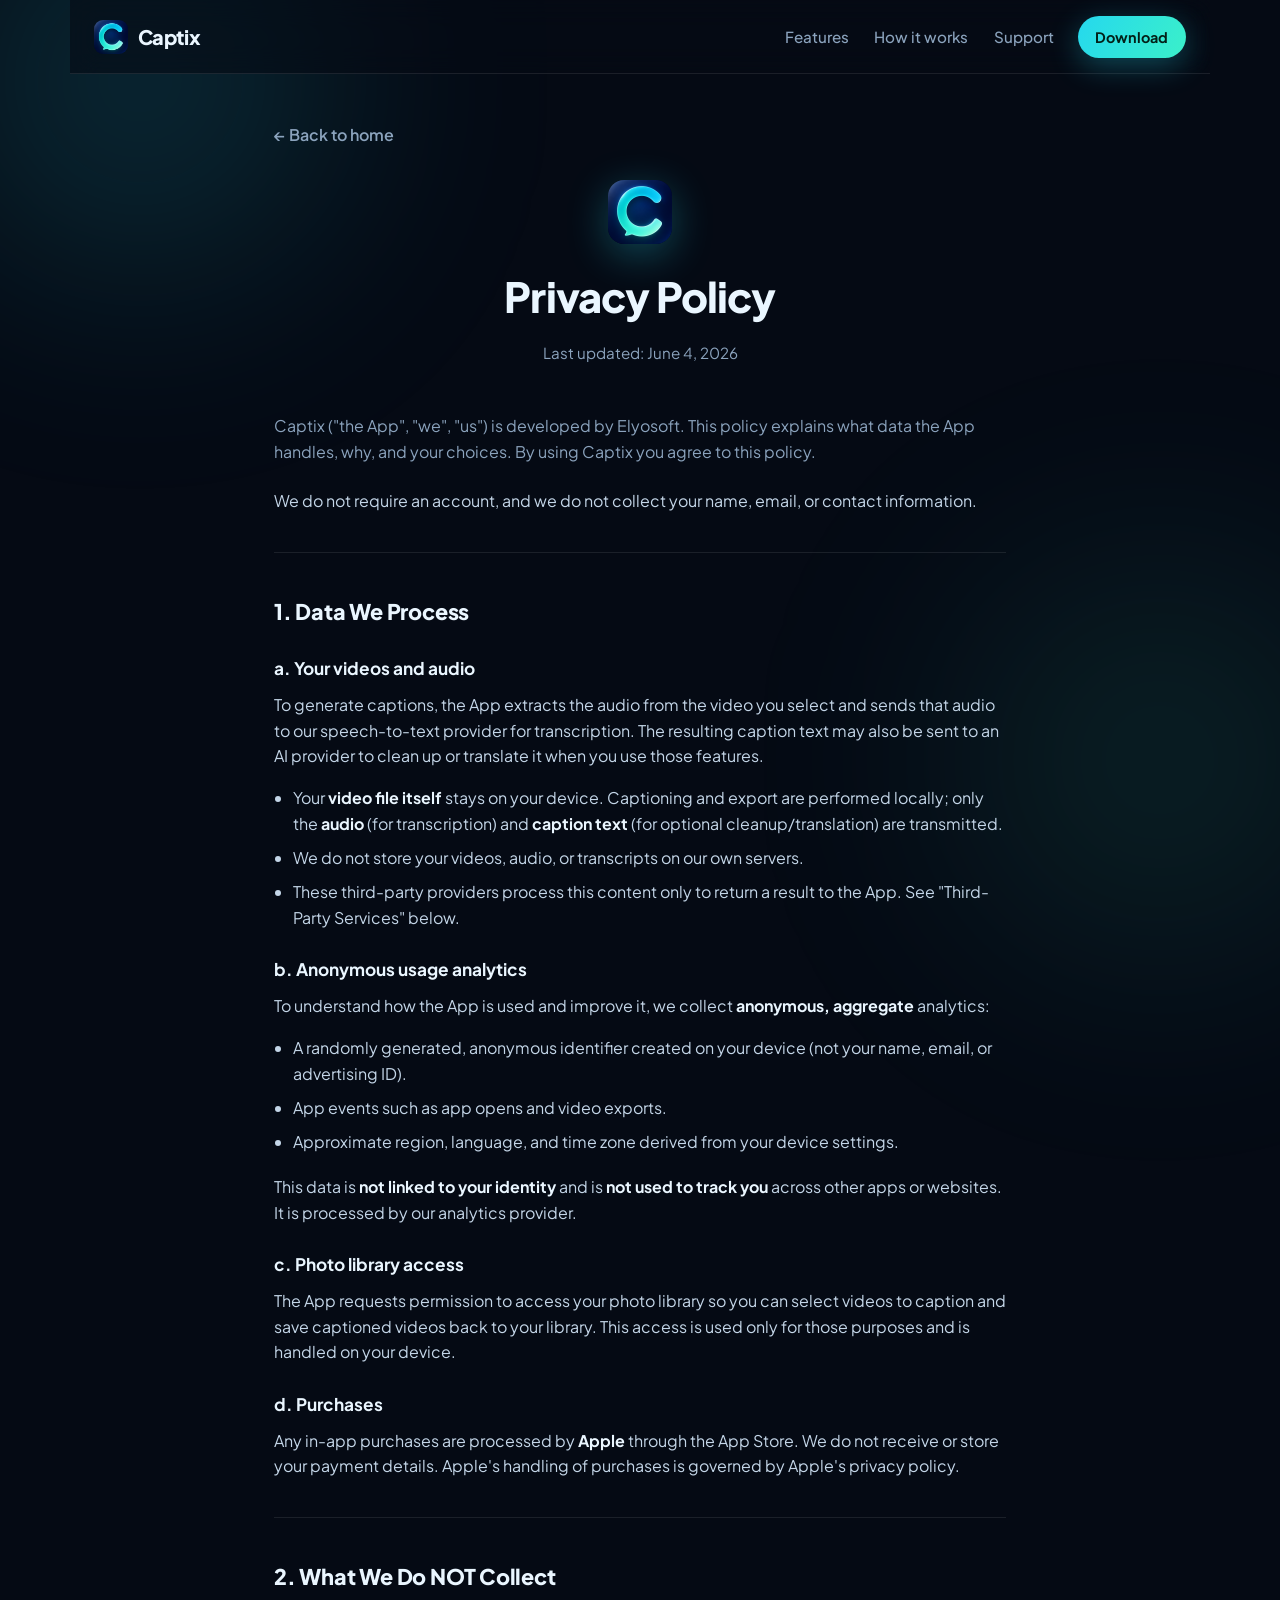
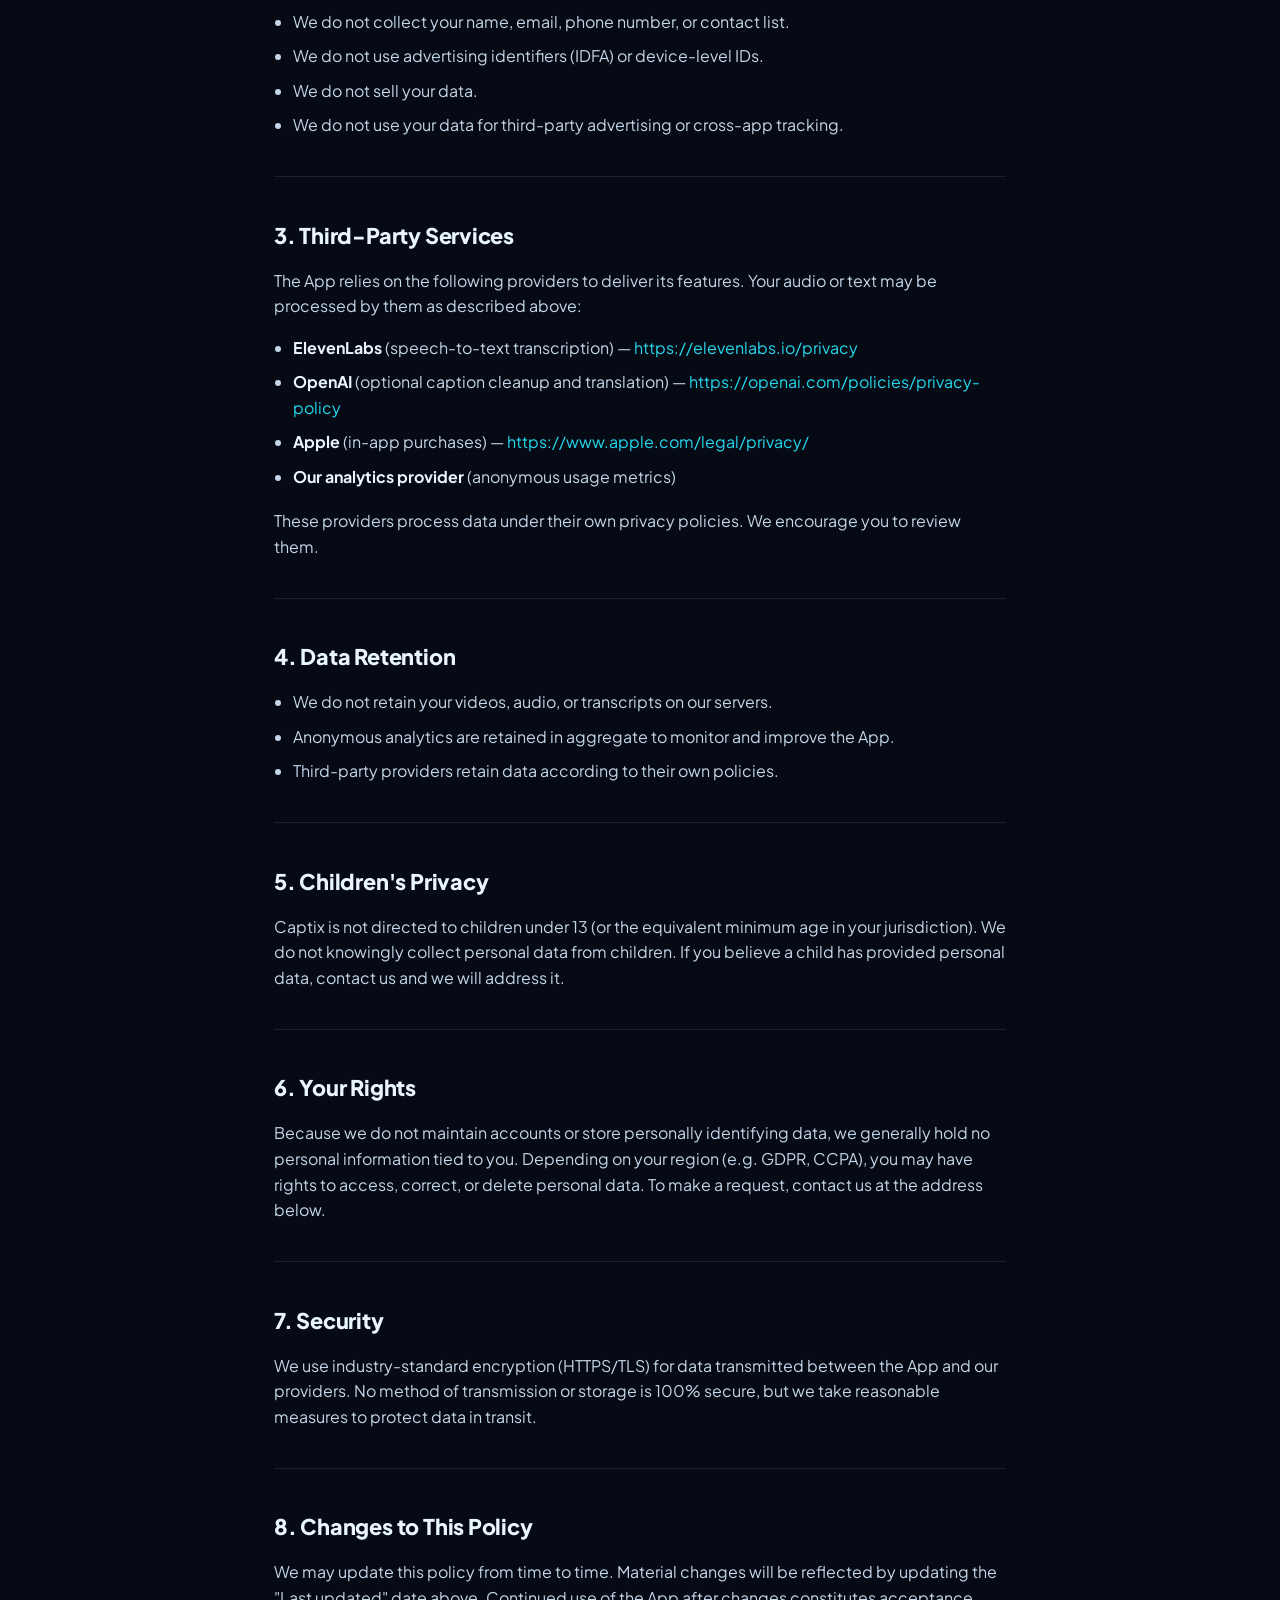
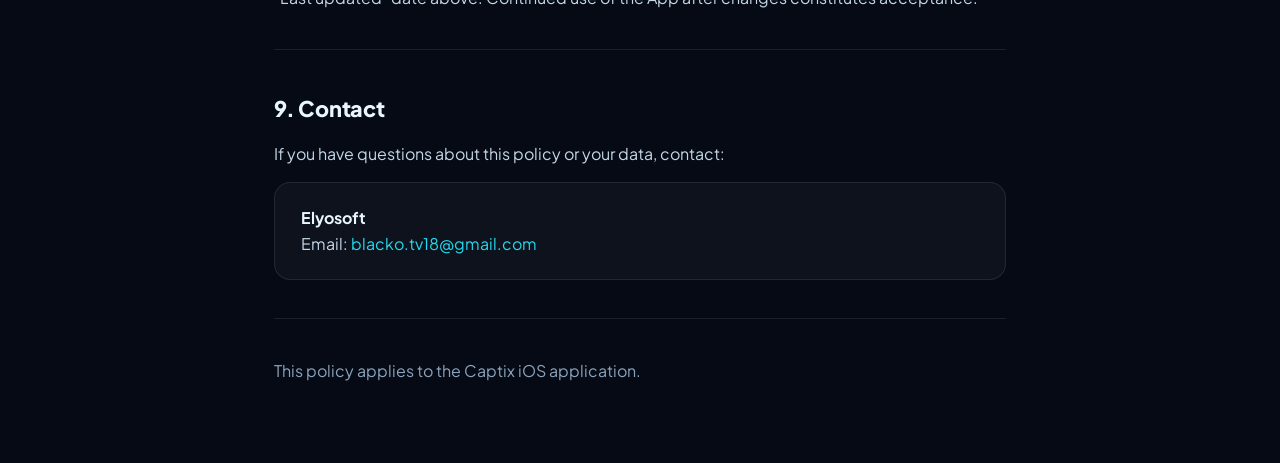
==== privacy/index.html @ a5868117 "Add privacy policy page - Add /privacy page (Captix privacy policy, Elyosoft) - Link Privacy from la" ====
<!DOCTYPE html>
<html lang="en">
<head>
  <meta charset="UTF-8" />
  <meta name="viewport" content="width=device-width, initial-scale=1.0" />
  <title>Captix — Privacy Policy</title>
  <meta name="description" content="Privacy Policy for Captix — what data the app handles, why, and your choices." />
  <link rel="icon" type="image/png" href="../assets/logo.png" />
  <link rel="preconnect" href="https://fonts.googleapis.com" />
  <link rel="preconnect" href="https://fonts.gstatic.com" crossorigin />
  <link href="https://fonts.googleapis.com/css2?family=Plus+Jakarta+Sans:wght@400;500;600;700;800&display=swap" rel="stylesheet" />
  <link rel="stylesheet" href="../style.css" />
  <style>
    .doc { position: relative; z-index: 1; max-width: 780px; margin: 0 auto; padding: 3rem 1.5rem 5rem; }
    .doc-head { text-align: center; margin-bottom: 3rem; }
    .doc-head img { width: 64px; height: 64px; border-radius: 16px; margin: 0 auto 1.2rem; box-shadow: 0 10px 40px rgba(37,216,238,.3); }
    .doc-head h1 { font-size: clamp(1.9rem, 4.5vw, 2.6rem); letter-spacing: -.02em; font-weight: 800; }
    .doc-head .updated { color: var(--muted); margin-top: .7rem; font-size: .95rem; }
    .back-link { display: inline-flex; align-items: center; gap: .4rem; color: var(--muted); font-weight: 600; margin-bottom: 2rem; transition: color .15s; }
    .back-link:hover { color: var(--ink); }
    .doc-body { color: #c4d6e8; font-size: 1rem; }
    .doc-body .intro { color: var(--muted); margin-bottom: 1.5rem; }
    .doc-body h2 {
      font-size: 1.35rem; font-weight: 800; color: var(--ink);
      margin: 2.6rem 0 .9rem; letter-spacing: -.01em;
    }
    .doc-body h3 { font-size: 1.08rem; font-weight: 700; color: var(--ink); margin: 1.6rem 0 .6rem; }
    .doc-body p { margin-bottom: 1rem; }
    .doc-body ul { margin: 0 0 1.2rem 1.2rem; }
    .doc-body li { margin-bottom: .55rem; }
    .doc-body a { color: var(--cyan); word-break: break-word; }
    .doc-body strong { color: var(--ink); }
    .doc-body hr { border: none; border-top: 1px solid var(--line); margin: 2.4rem 0; }
    .contact-block {
      background: var(--surface); border: 1px solid var(--line); border-radius: 16px;
      padding: 1.4rem 1.6rem; margin-top: 1rem;
    }
  </style>
</head>
<body>
  <div class="glow glow-1" aria-hidden="true"></div>
  <div class="glow glow-2" aria-hidden="true"></div>

  <header class="nav">
    <a class="brand" href="../index.html">
      <img src="../assets/logo.png" alt="Captix logo" class="brand-logo" />
      <span class="brand-name">Captix</span>
    </a>
    <nav class="nav-links">
      <a href="../index.html#features">Features</a>
      <a href="../index.html#how">How it works</a>
      <a href="../support/">Support</a>
    </nav>
    <a href="../index.html#download" class="btn btn-primary btn-sm">Download</a>
  </header>

  <main class="doc">
    <a href="../index.html" class="back-link">← Back to home</a>

    <div class="doc-head">
      <img src="../assets/logo.png" alt="Captix logo" />
      <h1>Privacy Policy</h1>
      <p class="updated">Last updated: June 4, 2026</p>
    </div>

    <div class="doc-body">
      <p class="intro">Captix ("the App", "we", "us") is developed by Elyosoft. This policy explains what data the App handles, why, and your choices. By using Captix you agree to this policy.</p>
      <p>We do not require an account, and we do not collect your name, email, or contact information.</p>

      <hr />

      <h2>1. Data We Process</h2>

      <h3>a. Your videos and audio</h3>
      <p>To generate captions, the App extracts the audio from the video you select and sends that audio to our speech-to-text provider for transcription. The resulting caption text may also be sent to an AI provider to clean up or translate it when you use those features.</p>
      <ul>
        <li>Your <strong>video file itself</strong> stays on your device. Captioning and export are performed locally; only the <strong>audio</strong> (for transcription) and <strong>caption text</strong> (for optional cleanup/translation) are transmitted.</li>
        <li>We do not store your videos, audio, or transcripts on our own servers.</li>
        <li>These third-party providers process this content only to return a result to the App. See "Third-Party Services" below.</li>
      </ul>

      <h3>b. Anonymous usage analytics</h3>
      <p>To understand how the App is used and improve it, we collect <strong>anonymous, aggregate</strong> analytics:</p>
      <ul>
        <li>A randomly generated, anonymous identifier created on your device (not your name, email, or advertising ID).</li>
        <li>App events such as app opens and video exports.</li>
        <li>Approximate region, language, and time zone derived from your device settings.</li>
      </ul>
      <p>This data is <strong>not linked to your identity</strong> and is <strong>not used to track you</strong> across other apps or websites. It is processed by our analytics provider.</p>

      <h3>c. Photo library access</h3>
      <p>The App requests permission to access your photo library so you can select videos to caption and save captioned videos back to your library. This access is used only for those purposes and is handled on your device.</p>

      <h3>d. Purchases</h3>
      <p>Any in-app purchases are processed by <strong>Apple</strong> through the App Store. We do not receive or store your payment details. Apple's handling of purchases is governed by Apple's privacy policy.</p>

      <hr />

      <h2>2. What We Do NOT Collect</h2>
      <ul>
        <li>We do not collect your name, email, phone number, or contact list.</li>
        <li>We do not use advertising identifiers (IDFA) or device-level IDs.</li>
        <li>We do not sell your data.</li>
        <li>We do not use your data for third-party advertising or cross-app tracking.</li>
      </ul>

      <hr />

      <h2>3. Third-Party Services</h2>
      <p>The App relies on the following providers to deliver its features. Your audio or text may be processed by them as described above:</p>
      <ul>
        <li><strong>ElevenLabs</strong> (speech-to-text transcription) — <a href="https://elevenlabs.io/privacy" target="_blank" rel="noopener">https://elevenlabs.io/privacy</a></li>
        <li><strong>OpenAI</strong> (optional caption cleanup and translation) — <a href="https://openai.com/policies/privacy-policy" target="_blank" rel="noopener">https://openai.com/policies/privacy-policy</a></li>
        <li><strong>Apple</strong> (in-app purchases) — <a href="https://www.apple.com/legal/privacy/" target="_blank" rel="noopener">https://www.apple.com/legal/privacy/</a></li>
        <li><strong>Our analytics provider</strong> (anonymous usage metrics)</li>
      </ul>
      <p>These providers process data under their own privacy policies. We encourage you to review them.</p>

      <hr />

      <h2>4. Data Retention</h2>
      <ul>
        <li>We do not retain your videos, audio, or transcripts on our servers.</li>
        <li>Anonymous analytics are retained in aggregate to monitor and improve the App.</li>
        <li>Third-party providers retain data according to their own policies.</li>
      </ul>

      <hr />

      <h2>5. Children's Privacy</h2>
      <p>Captix is not directed to children under 13 (or the equivalent minimum age in your jurisdiction). We do not knowingly collect personal data from children. If you believe a child has provided personal data, contact us and we will address it.</p>

      <hr />

      <h2>6. Your Rights</h2>
      <p>Because we do not maintain accounts or store personally identifying data, we generally hold no personal information tied to you. Depending on your region (e.g. GDPR, CCPA), you may have rights to access, correct, or delete personal data. To make a request, contact us at the address below.</p>

      <hr />

      <h2>7. Security</h2>
      <p>We use industry-standard encryption (HTTPS/TLS) for data transmitted between the App and our providers. No method of transmission or storage is 100% secure, but we take reasonable measures to protect data in transit.</p>

      <hr />

      <h2>8. Changes to This Policy</h2>
      <p>We may update this policy from time to time. Material changes will be reflected by updating the "Last updated" date above. Continued use of the App after changes constitutes acceptance.</p>

      <hr />

      <h2>9. Contact</h2>
      <p>If you have questions about this policy or your data, contact:</p>
      <div class="contact-block">
        <p style="margin:0;"><strong>Elyosoft</strong><br />
        Email: <a href="mailto:blacko.tv18@gmail.com?subject=Captix%20Privacy">blacko.tv18@gmail.com</a></p>
      </div>

      <hr />

      <p class="intro" style="margin-bottom:0;">This policy applies to the Captix iOS application.</p>
    </div>
  </main>
</body>
</html>
---- style.css ----
/* ============ Captix — base ============ */
:root {
  --bg:        #050a14;
  --bg-2:      #081224;
  --surface:   rgba(255,255,255,.035);
  --surface-2: rgba(255,255,255,.06);
  --line:      rgba(255,255,255,.09);
  --ink:       #eaf6ff;
  --muted:     #8ba3bd;
  --cyan:      #25d8ee;
  --teal:      #3bf0c9;
  --grad:      linear-gradient(120deg, #25d8ee 0%, #3bf0c9 100%);
  --radius:    20px;
  --max:       1140px;
}

* { box-sizing: border-box; margin: 0; padding: 0; }

html { scroll-behavior: smooth; }

body {
  font-family: "Plus Jakarta Sans", system-ui, -apple-system, sans-serif;
  background: var(--bg);
  color: var(--ink);
  line-height: 1.6;
  overflow-x: hidden;
  -webkit-font-smoothing: antialiased;
}

a { color: inherit; text-decoration: none; }
img { display: block; max-width: 100%; }

/* ambient glows */
.glow {
  position: fixed;
  border-radius: 50%;
  filter: blur(120px);
  z-index: 0;
  pointer-events: none;
  opacity: .5;
}
.glow-1 { top: -180px; left: -120px; width: 520px; height: 520px;
  background: radial-gradient(circle, rgba(37,216,238,.55), transparent 70%); }
.glow-2 { top: 480px; right: -160px; width: 560px; height: 560px;
  background: radial-gradient(circle, rgba(59,240,201,.32), transparent 70%); }

/* ============ buttons ============ */
.btn {
  display: inline-flex;
  align-items: center;
  gap: .55rem;
  font-weight: 700;
  font-size: .98rem;
  padding: .85rem 1.4rem;
  border-radius: 999px;
  transition: transform .18s ease, box-shadow .18s ease, background .18s ease;
  cursor: pointer;
  white-space: nowrap;
}
.btn-primary {
  background: var(--grad);
  color: #032018;
  box-shadow: 0 8px 30px rgba(37,216,238,.3);
}
.btn-primary:hover { transform: translateY(-2px); box-shadow: 0 12px 40px rgba(37,216,238,.45); }
.btn-ghost {
  background: var(--surface);
  color: var(--ink);
  border: 1px solid var(--line);
}
.btn-ghost:hover { background: var(--surface-2); transform: translateY(-2px); }
.btn-sm { padding: .6rem 1.1rem; font-size: .9rem; }
.btn-lg { padding: 1.05rem 1.9rem; font-size: 1.08rem; }
.apple-ico { width: 18px; height: 18px; object-fit: contain; }
.apple-ico-lg { width: 21px; height: 21px; }

/* ============ nav ============ */
.nav {
  position: sticky;
  top: 0;
  z-index: 50;
  display: flex;
  align-items: center;
  gap: 1.5rem;
  max-width: var(--max);
  margin: 0 auto;
  padding: 1rem 1.5rem;
  width: 100%;
}
.nav::before {
  content: "";
  position: absolute;
  inset: 0;
  background: rgba(5,10,20,.6);
  backdrop-filter: blur(14px);
  border-bottom: 1px solid var(--line);
  z-index: -1;
}
.brand { display: flex; align-items: center; gap: .6rem; }
.brand-logo { width: 34px; height: 34px; border-radius: 9px; }
.brand-name { font-weight: 800; font-size: 1.25rem; letter-spacing: -.02em; }
.nav-links { display: flex; gap: 1.6rem; margin-left: auto; }
.nav-links a { color: var(--muted); font-weight: 500; font-size: .95rem; transition: color .15s; }
.nav-links a:hover { color: var(--ink); }

/* ============ hero ============ */
.hero {
  position: relative;
  z-index: 1;
  max-width: var(--max);
  margin: 0 auto;
  padding: 4.5rem 1.5rem 3rem;
  display: grid;
  grid-template-columns: 1.05fr .95fr;
  gap: 3rem;
  align-items: center;
}
.pill {
  display: inline-block;
  font-size: .82rem;
  font-weight: 600;
  color: var(--cyan);
  background: rgba(37,216,238,.1);
  border: 1px solid rgba(37,216,238,.25);
  padding: .35rem .9rem;
  border-radius: 999px;
  margin-bottom: 1.4rem;
}
.hero h1 {
  font-size: clamp(2.4rem, 5vw, 3.7rem);
  line-height: 1.05;
  letter-spacing: -.03em;
  font-weight: 800;
}
.grad {
  background: var(--grad);
  -webkit-background-clip: text;
  background-clip: text;
  -webkit-text-fill-color: transparent;
}
.lead {
  color: var(--muted);
  font-size: 1.15rem;
  margin: 1.4rem 0 2rem;
  max-width: 30rem;
}
.hero-actions { display: flex; flex-wrap: wrap; gap: .9rem; align-items: center; }
.hero-meta {
  display: flex;
  flex-wrap: wrap;
  gap: 1.4rem;
  margin-top: 2.2rem;
  color: var(--muted);
  font-size: .92rem;
  font-weight: 500;
}

/* hero visual */
.hero-visual { position: relative; display: flex; justify-content: center; }
.phone-glow {
  position: absolute;
  inset: -8% 18%;
  background: var(--grad);
  filter: blur(70px);
  opacity: .35;
  border-radius: 50%;
  z-index: 0;
}
.hero-shot {
  position: relative;
  z-index: 1;
  width: 100%;
  max-width: 330px;
  border-radius: 30px;
  border: 1px solid var(--line);
  box-shadow: 0 30px 80px rgba(0,0,0,.6);
}

/* ============ strip ============ */
.strip {
  max-width: var(--max);
  margin: 1rem auto 0;
  padding: 1.6rem 1.5rem;
  display: flex;
  align-items: center;
  gap: 2rem;
  flex-wrap: wrap;
  border-top: 1px solid var(--line);
  border-bottom: 1px solid var(--line);
}
.strip > span { color: var(--muted); font-size: .85rem; text-transform: uppercase; letter-spacing: .12em; }
.strip-items { display: flex; gap: 2.2rem; flex-wrap: wrap; }
.strip-items b { font-size: 1.25rem; font-weight: 700; color: rgba(234,246,255,.55); }

/* ============ sections ============ */
.section {
  position: relative;
  z-index: 1;
  max-width: var(--max);
  margin: 0 auto;
  padding: 5.5rem 1.5rem;
}
.section-head { text-align: center; max-width: 38rem; margin: 0 auto 3rem; }
.section-head.left { text-align: left; margin: 0; }
.eyebrow {
  display: inline-block;
  color: var(--cyan);
  font-weight: 700;
  font-size: .82rem;
  text-transform: uppercase;
  letter-spacing: .14em;
  margin-bottom: .8rem;
}
.section-head h2 {
  font-size: clamp(1.8rem, 3.5vw, 2.6rem);
  letter-spacing: -.02em;
  line-height: 1.12;
  font-weight: 800;
}
.section-head p { color: var(--muted); margin-top: 1rem; font-size: 1.08rem; }

/* feature grid */
.grid {
  display: grid;
  grid-template-columns: repeat(4, 1fr);
  gap: 1.1rem;
}
.card {
  background: var(--surface);
  border: 1px solid var(--line);
  border-radius: var(--radius);
  padding: 1.6rem 1.4rem;
  transition: transform .2s ease, border-color .2s ease, background .2s ease;
}
.card:hover {
  transform: translateY(-4px);
  border-color: rgba(37,216,238,.4);
  background: var(--surface-2);
}
.ico {
  font-size: 1.7rem;
  width: 52px; height: 52px;
  display: grid; place-items: center;
  background: rgba(37,216,238,.1);
  border: 1px solid rgba(37,216,238,.2);
  border-radius: 14px;
  margin-bottom: 1.1rem;
}
.card h3 { font-size: 1.12rem; font-weight: 700; margin-bottom: .5rem; }
.card p { color: var(--muted); font-size: .94rem; }

/* ============ how it works ============ */
.how .steps {
  display: grid;
  grid-template-columns: repeat(4, 1fr);
  gap: 1.2rem;
}
.step {
  position: relative;
  background: var(--surface);
  border: 1px solid var(--line);
  border-radius: var(--radius);
  padding: 2rem 1.5rem;
}
.num {
  display: grid; place-items: center;
  width: 44px; height: 44px;
  border-radius: 50%;
  background: var(--grad);
  color: #032018;
  font-weight: 800;
  font-size: 1.15rem;
  margin-bottom: 1.2rem;
}
.step h3 { font-size: 1.1rem; margin-bottom: .4rem; }
.step p { color: var(--muted); font-size: .94rem; }

/* ============ who ============ */
.who-inner {
  background: var(--bg-2);
  border: 1px solid var(--line);
  border-radius: 28px;
  padding: 3rem;
  display: grid;
  grid-template-columns: 1fr 1fr;
  gap: 2.5rem;
  align-items: center;
}
.tags { display: flex; flex-wrap: wrap; gap: .8rem; }
.tags span {
  background: rgba(37,216,238,.08);
  border: 1px solid rgba(37,216,238,.22);
  color: var(--ink);
  padding: .7rem 1.3rem;
  border-radius: 999px;
  font-weight: 600;
  font-size: 1rem;
}

/* ============ CTA ============ */
.cta {
  position: relative;
  z-index: 1;
  max-width: 760px;
  margin: 2rem auto 5rem;
  padding: 4rem 2rem;
  text-align: center;
  background: var(--bg-2);
  border: 1px solid var(--line);
  border-radius: 32px;
  overflow: hidden;
}
.cta::before {
  content: "";
  position: absolute;
  top: -50%; left: 50%;
  transform: translateX(-50%);
  width: 480px; height: 480px;
  background: radial-gradient(circle, rgba(37,216,238,.3), transparent 65%);
  z-index: 0;
}
.cta > * { position: relative; z-index: 1; }
.cta-logo { width: 76px; height: 76px; border-radius: 18px; margin: 0 auto 1.6rem; box-shadow: 0 10px 40px rgba(37,216,238,.35); }
.cta h2 { font-size: clamp(1.7rem, 3.5vw, 2.4rem); letter-spacing: -.02em; font-weight: 800; }
.cta p { color: var(--muted); margin: 1rem auto 2rem; font-size: 1.1rem; max-width: 30rem; }

/* ============ footer ============ */
.footer {
  max-width: var(--max);
  margin: 0 auto;
  padding: 2.5rem 1.5rem 3rem;
  display: flex;
  align-items: center;
  gap: 1.5rem;
  flex-wrap: wrap;
  border-top: 1px solid var(--line);
}
.foot-brand { display: flex; align-items: center; gap: .55rem; font-weight: 800; font-size: 1.1rem; }
.foot-brand img { width: 28px; height: 28px; border-radius: 8px; }
.foot-links { display: flex; gap: 1.4rem; margin-left: auto; }
.foot-links a { color: var(--muted); font-size: .92rem; transition: color .15s; }
.foot-links a:hover { color: var(--ink); }
.copy { width: 100%; color: var(--muted); font-size: .85rem; }

/* ============ responsive ============ */
@media (max-width: 900px) {
  .hero { grid-template-columns: 1fr; text-align: center; padding-top: 3rem; }
  .hero-copy { display: flex; flex-direction: column; align-items: center; }
  .lead { max-width: none; }
  .hero-visual { order: -1; }
  .grid { grid-template-columns: repeat(2, 1fr); }
  .how .steps { grid-template-columns: repeat(2, 1fr); }
  .who-inner { grid-template-columns: 1fr; padding: 2.2rem; }
  .section-head.left { text-align: center; }
}
@media (max-width: 560px) {
  .nav-links { display: none; }
  .grid { grid-template-columns: 1fr; }
  .how .steps { grid-template-columns: 1fr; }
  .strip { justify-content: center; }
  .footer { flex-direction: column; text-align: center; }
  .foot-links { margin: 0; }
}
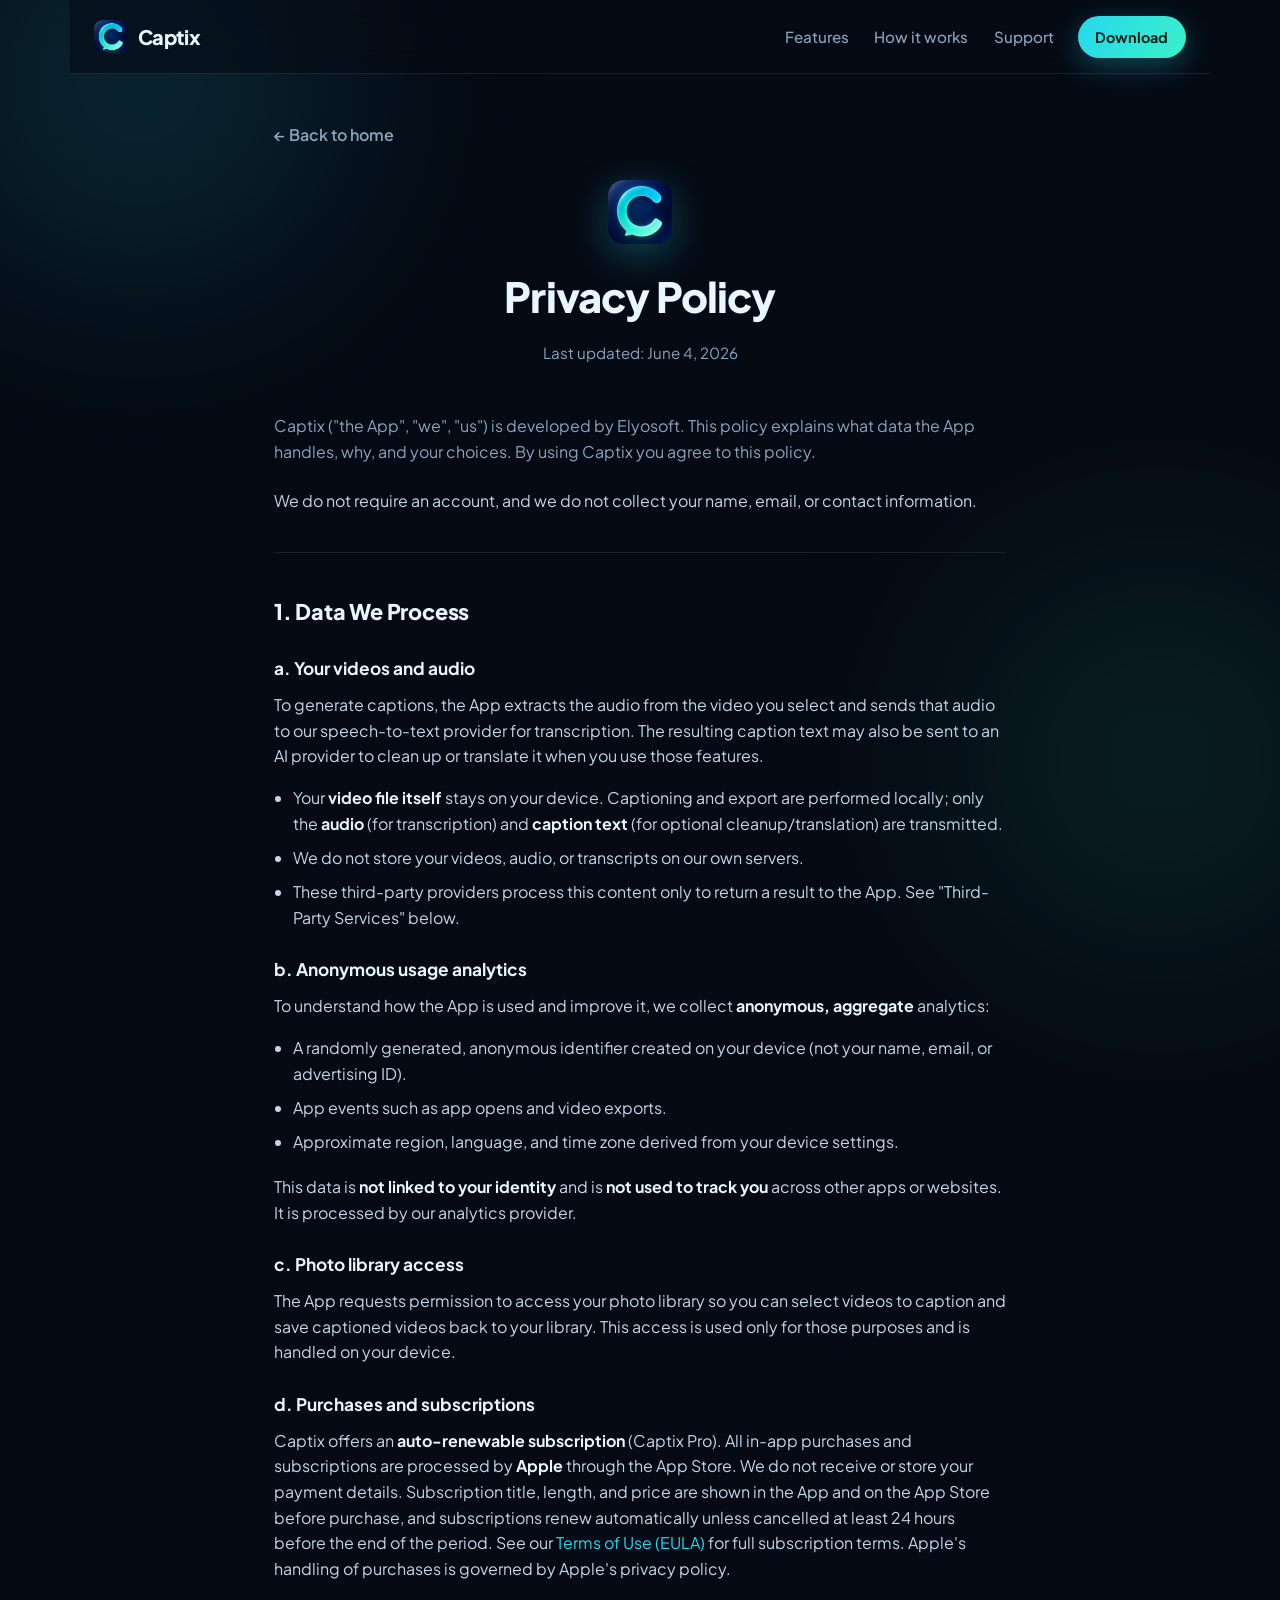
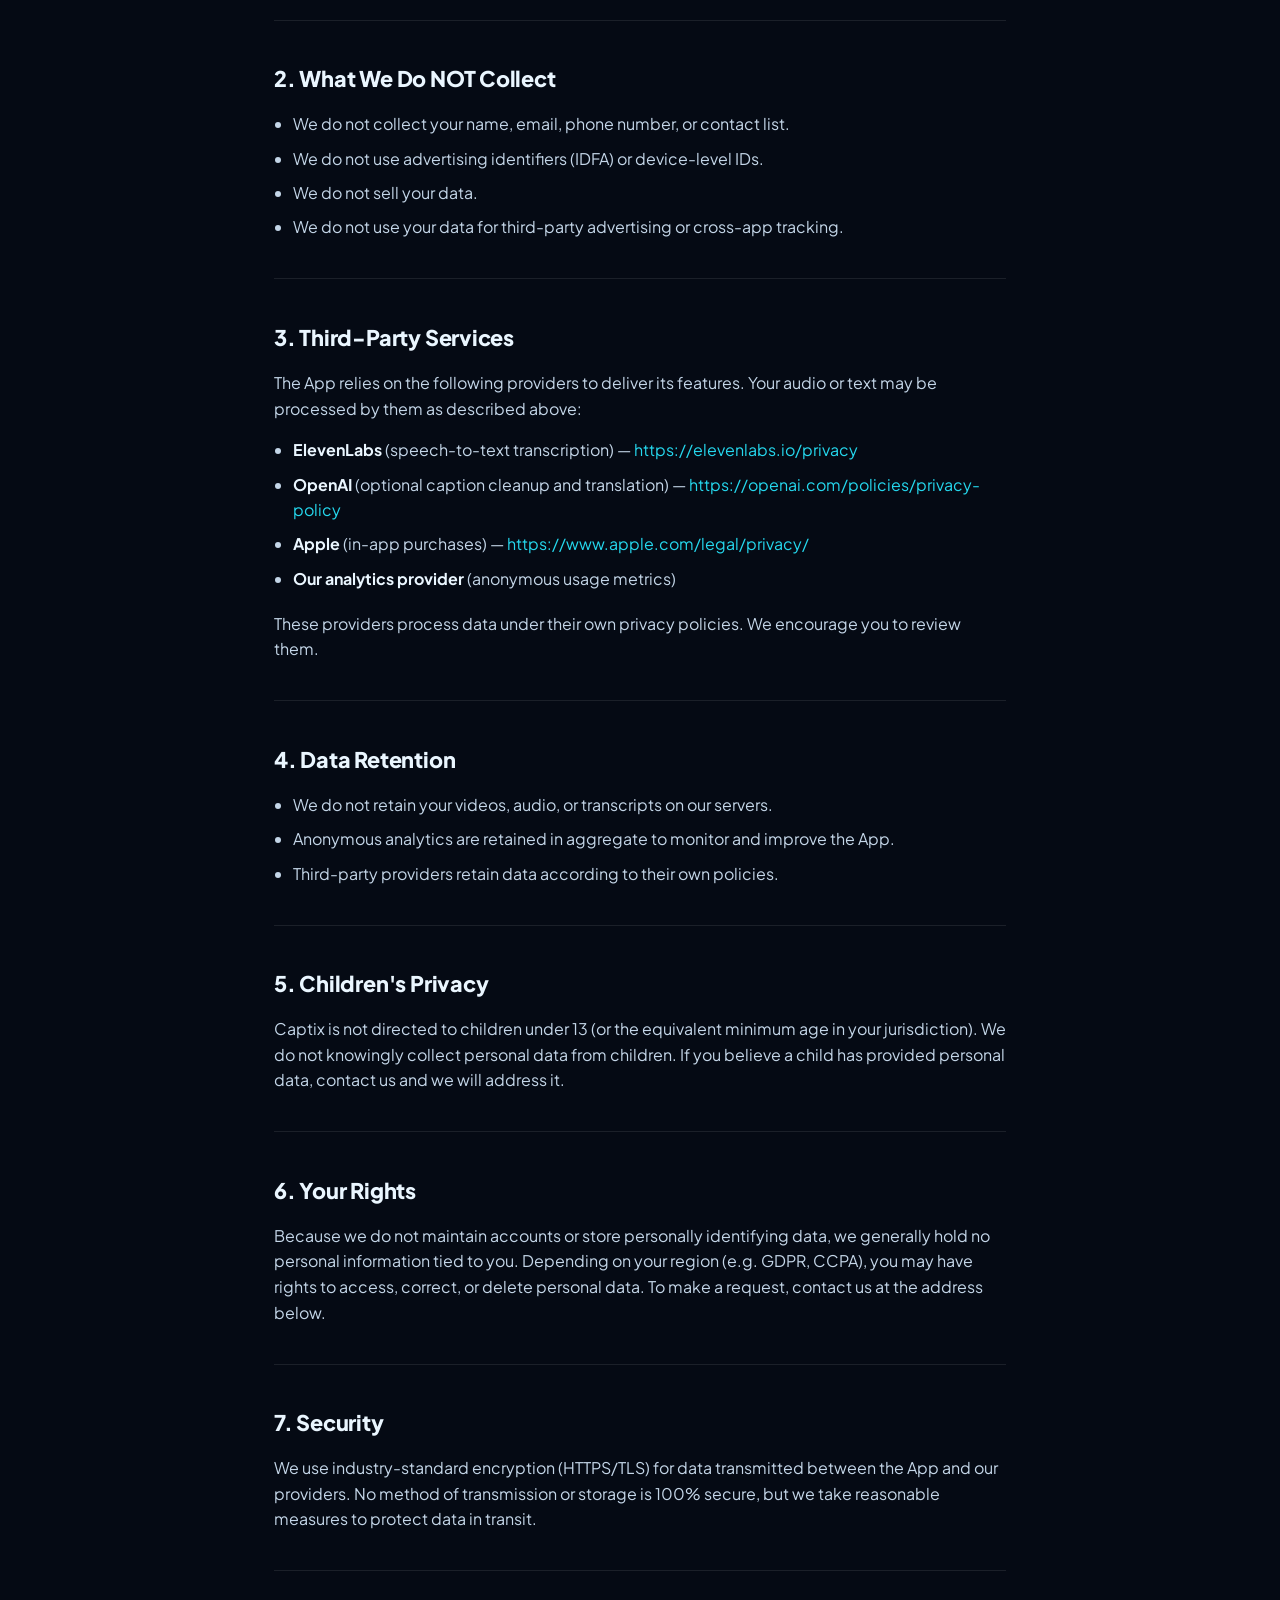
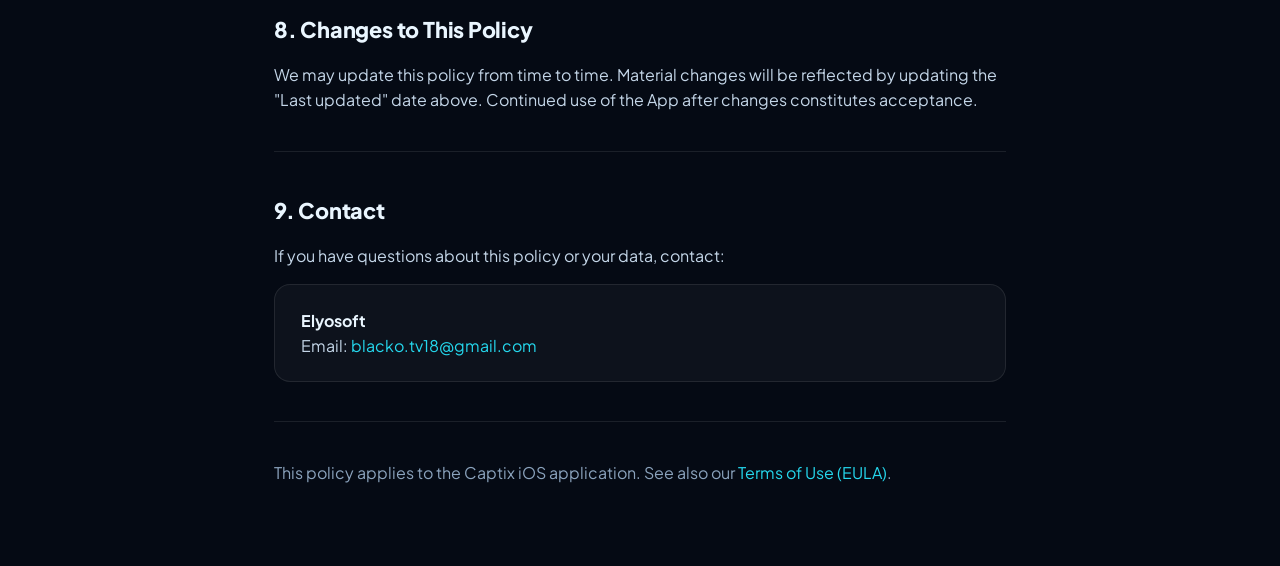
==== commit 917a6928: "Add Terms of Use (EULA) page with subscription terms App Store guideline 3.1.2(c): add Terms of Use " ====
--- a/privacy/index.html
+++ b/privacy/index.html
@@ -91,8 +91,8 @@
       <h3>c. Photo library access</h3>
       <p>The App requests permission to access your photo library so you can select videos to caption and save captioned videos back to your library. This access is used only for those purposes and is handled on your device.</p>
 
-      <h3>d. Purchases</h3>
-      <p>Any in-app purchases are processed by <strong>Apple</strong> through the App Store. We do not receive or store your payment details. Apple's handling of purchases is governed by Apple's privacy policy.</p>
+      <h3>d. Purchases and subscriptions</h3>
+      <p>Captix offers an <strong>auto-renewable subscription</strong> (Captix Pro). All in-app purchases and subscriptions are processed by <strong>Apple</strong> through the App Store. We do not receive or store your payment details. Subscription title, length, and price are shown in the App and on the App Store before purchase, and subscriptions renew automatically unless cancelled at least 24 hours before the end of the period. See our <a href="../terms/">Terms of Use (EULA)</a> for full subscription terms. Apple's handling of purchases is governed by Apple's privacy policy.</p>
 
       <hr />
 
@@ -156,7 +156,7 @@
 
       <hr />
 
-      <p class="intro" style="margin-bottom:0;">This policy applies to the Captix iOS application.</p>
+      <p class="intro" style="margin-bottom:0;">This policy applies to the Captix iOS application. See also our <a href="../terms/">Terms of Use (EULA)</a>.</p>
     </div>
   </main>
 </body>
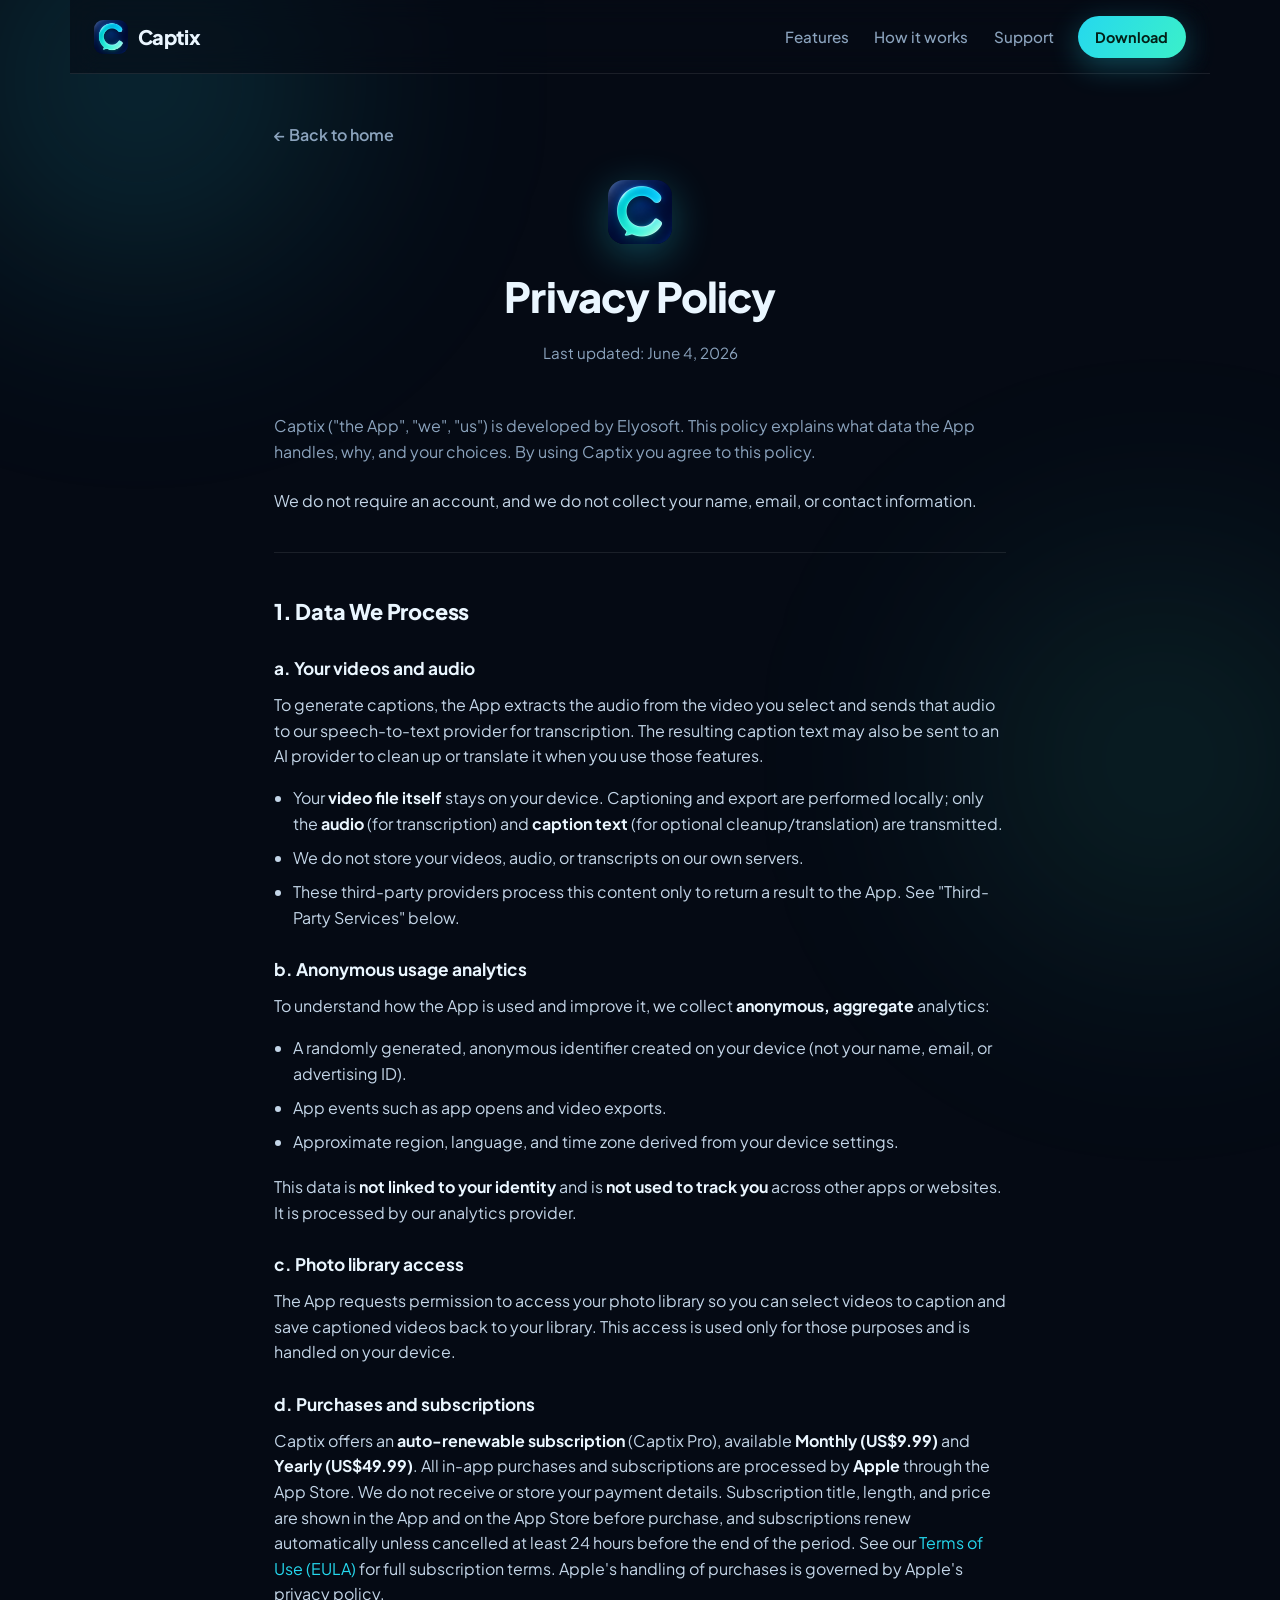
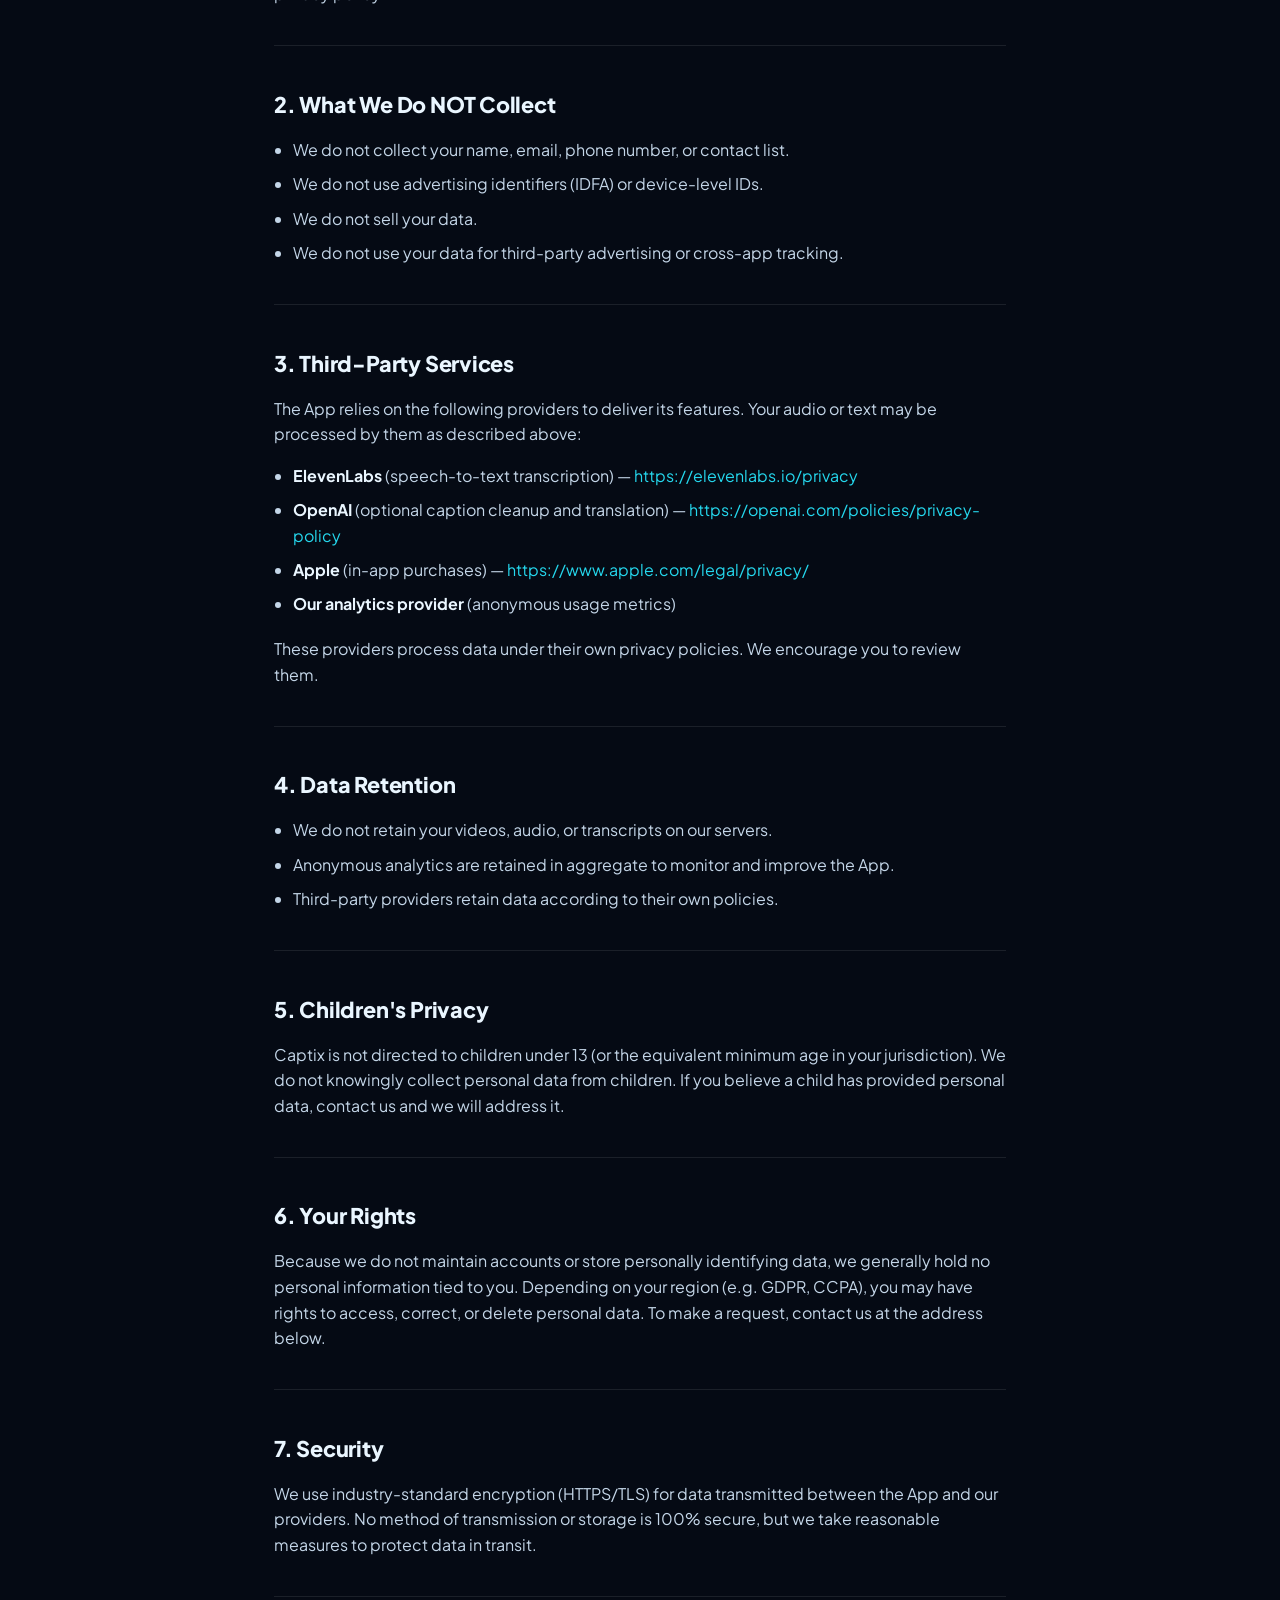
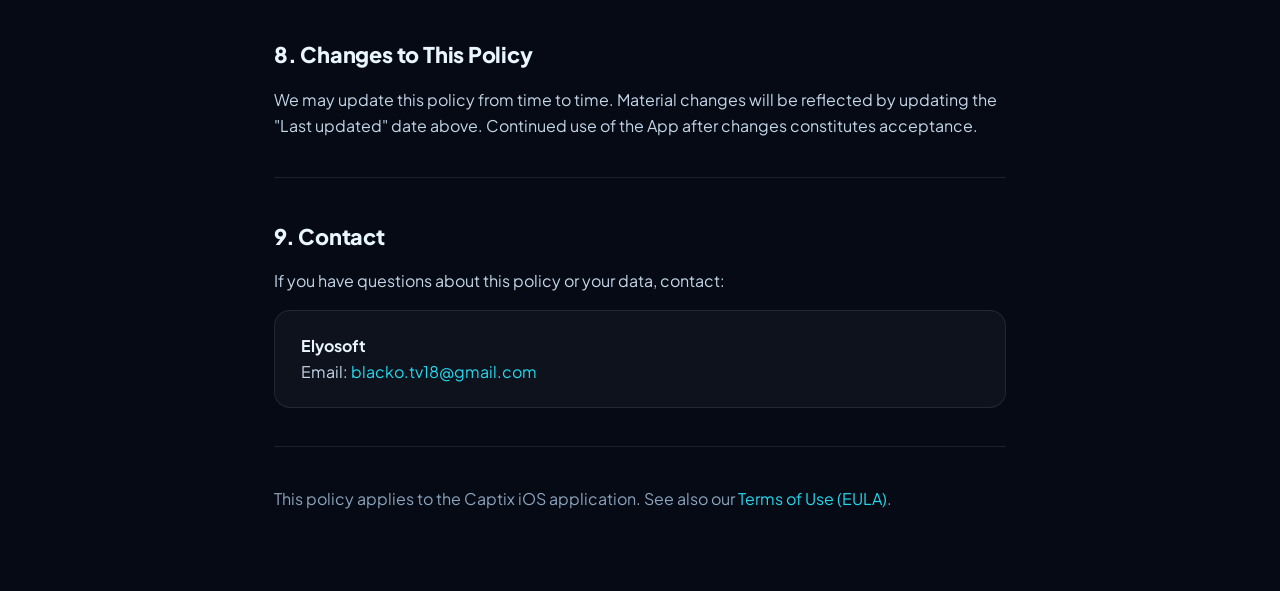
==== commit 56b91cf9: "Set real subscription plans: Monthly $9.99, Yearly $49.99 Co-Authored-By: Claude Opus 4.8 (1M contex" ====
--- a/privacy/index.html
+++ b/privacy/index.html
@@ -92,7 +92,7 @@
       <p>The App requests permission to access your photo library so you can select videos to caption and save captioned videos back to your library. This access is used only for those purposes and is handled on your device.</p>
 
       <h3>d. Purchases and subscriptions</h3>
-      <p>Captix offers an <strong>auto-renewable subscription</strong> (Captix Pro). All in-app purchases and subscriptions are processed by <strong>Apple</strong> through the App Store. We do not receive or store your payment details. Subscription title, length, and price are shown in the App and on the App Store before purchase, and subscriptions renew automatically unless cancelled at least 24 hours before the end of the period. See our <a href="../terms/">Terms of Use (EULA)</a> for full subscription terms. Apple's handling of purchases is governed by Apple's privacy policy.</p>
+      <p>Captix offers an <strong>auto-renewable subscription</strong> (Captix Pro), available <strong>Monthly (US$9.99)</strong> and <strong>Yearly (US$49.99)</strong>. All in-app purchases and subscriptions are processed by <strong>Apple</strong> through the App Store. We do not receive or store your payment details. Subscription title, length, and price are shown in the App and on the App Store before purchase, and subscriptions renew automatically unless cancelled at least 24 hours before the end of the period. See our <a href="../terms/">Terms of Use (EULA)</a> for full subscription terms. Apple's handling of purchases is governed by Apple's privacy policy.</p>
 
       <hr />
 
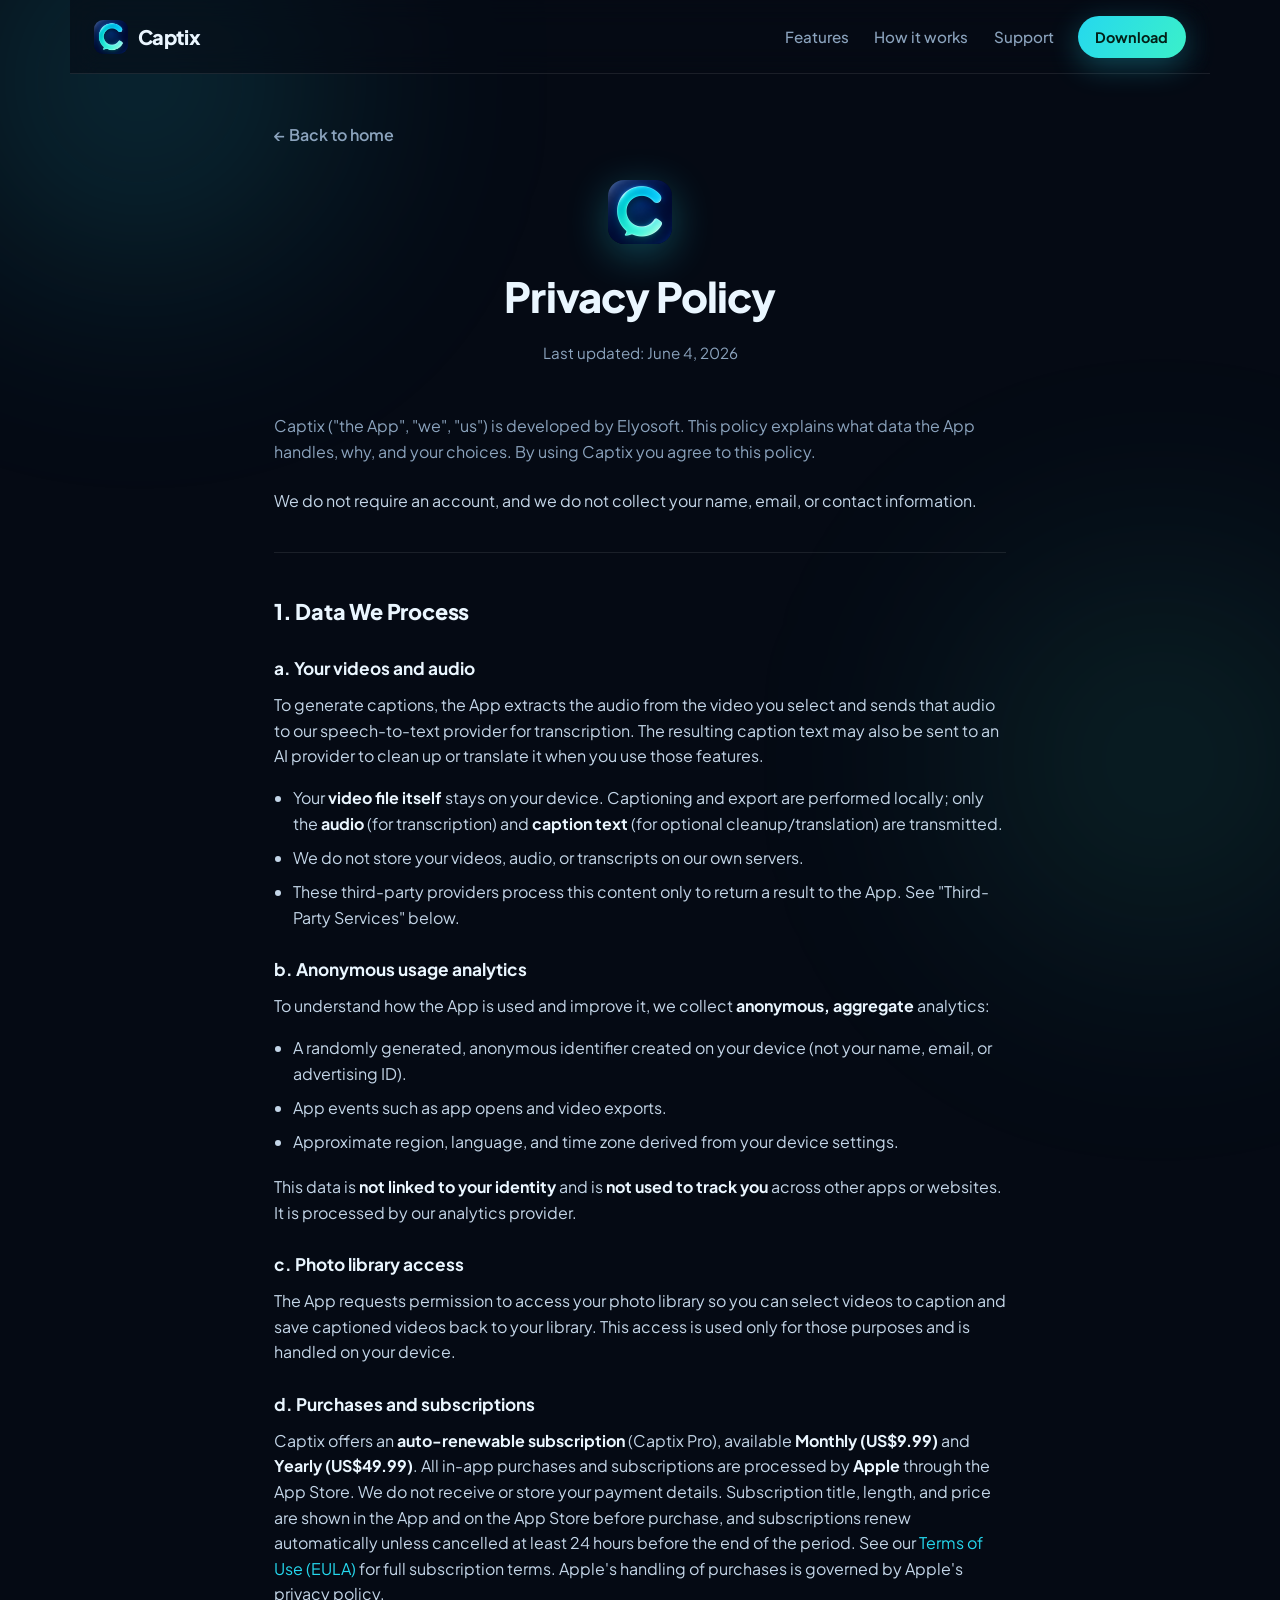
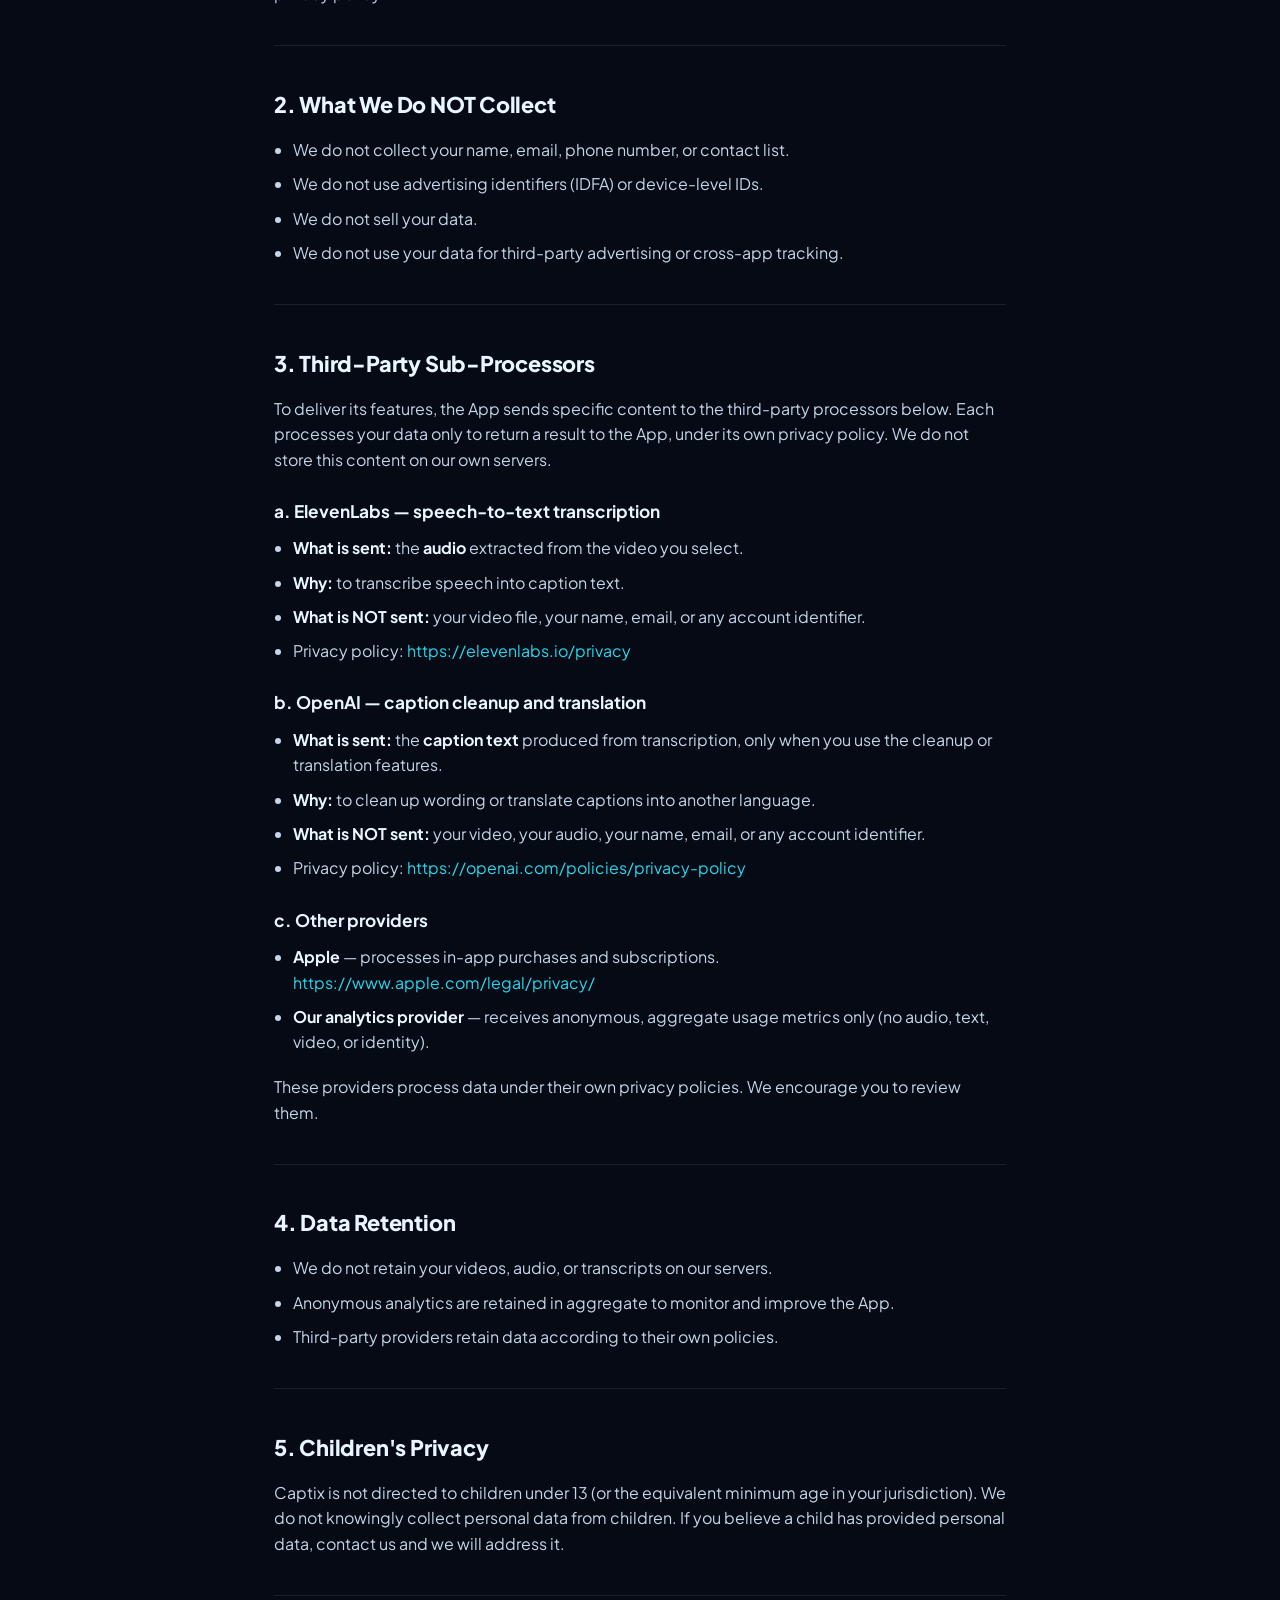
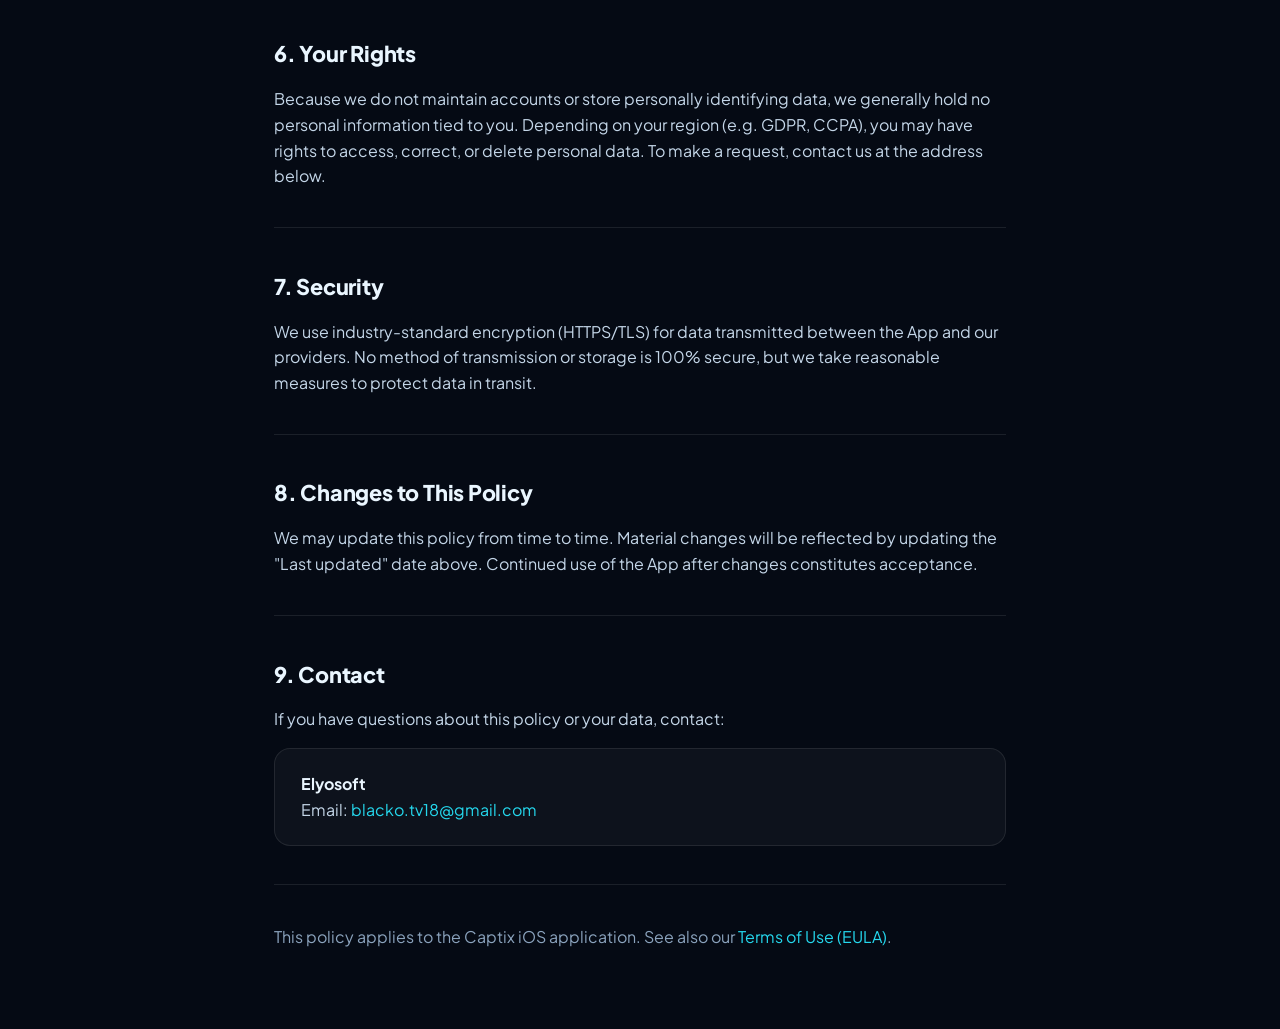
==== commit bc90c040: "Detail third-party sub-processors and data sent to each Audio → ElevenLabs (transcription), caption " ====
--- a/privacy/index.html
+++ b/privacy/index.html
@@ -106,13 +106,29 @@
 
       <hr />
 
-      <h2>3. Third-Party Services</h2>
-      <p>The App relies on the following providers to deliver its features. Your audio or text may be processed by them as described above:</p>
+      <h2>3. Third-Party Sub-Processors</h2>
+      <p>To deliver its features, the App sends specific content to the third-party processors below. Each processes your data only to return a result to the App, under its own privacy policy. We do not store this content on our own servers.</p>
+
+      <h3>a. ElevenLabs — speech-to-text transcription</h3>
       <ul>
-        <li><strong>ElevenLabs</strong> (speech-to-text transcription) — <a href="https://elevenlabs.io/privacy" target="_blank" rel="noopener">https://elevenlabs.io/privacy</a></li>
-        <li><strong>OpenAI</strong> (optional caption cleanup and translation) — <a href="https://openai.com/policies/privacy-policy" target="_blank" rel="noopener">https://openai.com/policies/privacy-policy</a></li>
-        <li><strong>Apple</strong> (in-app purchases) — <a href="https://www.apple.com/legal/privacy/" target="_blank" rel="noopener">https://www.apple.com/legal/privacy/</a></li>
-        <li><strong>Our analytics provider</strong> (anonymous usage metrics)</li>
+        <li><strong>What is sent:</strong> the <strong>audio</strong> extracted from the video you select.</li>
+        <li><strong>Why:</strong> to transcribe speech into caption text.</li>
+        <li><strong>What is NOT sent:</strong> your video file, your name, email, or any account identifier.</li>
+        <li>Privacy policy: <a href="https://elevenlabs.io/privacy" target="_blank" rel="noopener">https://elevenlabs.io/privacy</a></li>
+      </ul>
+
+      <h3>b. OpenAI — caption cleanup and translation</h3>
+      <ul>
+        <li><strong>What is sent:</strong> the <strong>caption text</strong> produced from transcription, only when you use the cleanup or translation features.</li>
+        <li><strong>Why:</strong> to clean up wording or translate captions into another language.</li>
+        <li><strong>What is NOT sent:</strong> your video, your audio, your name, email, or any account identifier.</li>
+        <li>Privacy policy: <a href="https://openai.com/policies/privacy-policy" target="_blank" rel="noopener">https://openai.com/policies/privacy-policy</a></li>
+      </ul>
+
+      <h3>c. Other providers</h3>
+      <ul>
+        <li><strong>Apple</strong> — processes in-app purchases and subscriptions. <a href="https://www.apple.com/legal/privacy/" target="_blank" rel="noopener">https://www.apple.com/legal/privacy/</a></li>
+        <li><strong>Our analytics provider</strong> — receives anonymous, aggregate usage metrics only (no audio, text, video, or identity).</li>
       </ul>
       <p>These providers process data under their own privacy policies. We encourage you to review them.</p>
 
